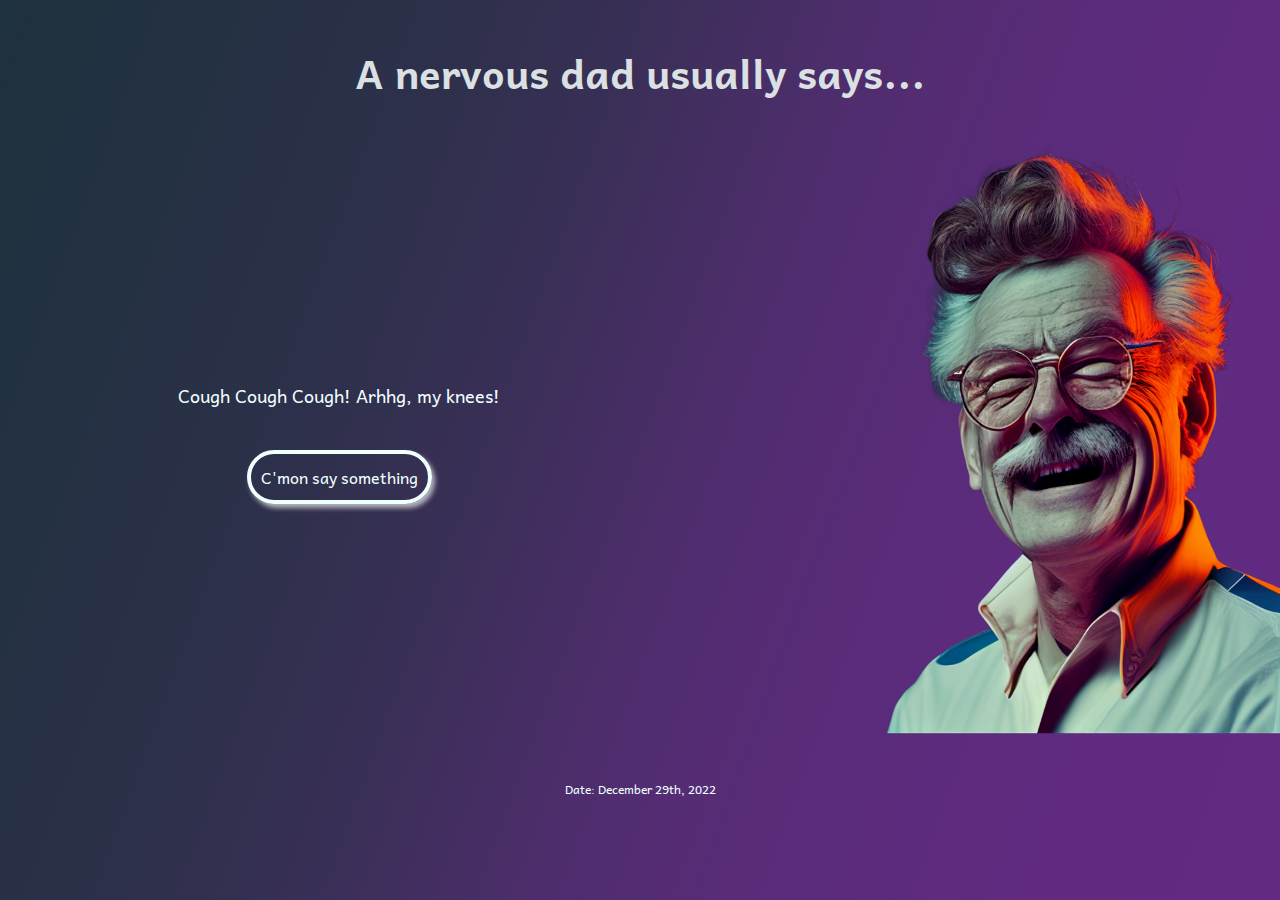
==== dadjokes/dadjokes.html @ 23fe0be5 "Created the frontend for the dad jokes generator" ====
<!DOCTYPE html>
<html lang="en">
<head>
  <meta charset="UTF-8">
  <meta http-equiv="X-UA-Compatible" content="IE=edge">
  <meta name="viewport" content="width=device-width, initial-scale=1.0">
  
  <!-- Stylesheet -->
  <link rel="stylesheet" href="./css/styles.css">

  <!-- Fonts -->
  <link rel="preconnect" href="https://fonts.googleapis.com">
  <link rel="preconnect" href="https://fonts.gstatic.com" crossorigin>
  <link href="https://fonts.googleapis.com/css2?family=Andika&display=swap" rel="stylesheet">
  <style> @import url('https://fonts.googleapis.com/css2?family=Andika&display=swap'); </style>

  <title>Dad Jokes Generator</title>

</head>


<body>

  <h1>A nervous dad usually says...</h1>

  <div class="container">

    <div class="quote">

      <p  id="quote">Cough Cough Cough! Arhhg, my knees!</p>
      <button class="btn" id="btn">C'mon say something</button>
    </div>


    <img src="./img/dad.png" alt="Picture or an stereotypical dad laughing at his own jokes.">
  </div>
  
  
  <footer>
    <p>Date: December 29th, 2022</p>
  </footer>
</body>
</html>
---- dadjokes/css/styles.css ----
:root{
  --primary-color: rgb(219, 224, 226);
  --secondary-color: azure;
  --header-size: 4rem;
  --font-size: 1.8rem;
  --font-size-footer: 1.2rem;
  --width: 100vw;
  --height-navs: 7vh;
  --font-general: 'Andika', sans-serif;
}

* {
	box-sizing: border-box;
	margin: 0;
	padding: 0;
}

html{
  font-family: var(--font-general);
  font-size: 62.5%;
}

body {
  font-size: 1.6rem;
  height: 100vh;
  /* display: flex;
  flex-direction: column;
  min-height: 100vh; */
}

body {
  background:
  linear-gradient(
    110deg,
    hsl(204.38, 34.78%, 18.04%) 0%,
    hsl(213.49, 30.52%, 19.82%) 12.1%,
    hsl(224.54, 26.92%, 21.85%) 21.8%,
    hsl(236.73, 24.07%, 24%) 29.5%,
    hsl(248.1, 26.17%, 25.31%) 35.6%,
    hsl(256.05, 29.7%, 26.32%) 40.4%,
    hsl(261.7, 33%, 27.32%) 44.3%,
    hsl(265.83, 36.05%, 28.3%) 47.6%,
    hsl(268.92, 38.85%, 29.24%) 50.9%,
    hsl(271.3, 41.39%, 30.13%) 54.3%,
    hsl(273.14, 43.69%, 30.97%) 58.3%,
    hsl(274.6, 45.75%, 31.75%) 63.3%,
    hsl(275.76, 47.58%, 32.45%) 69.5%,
    hsl(276.69, 49.19%, 33.09%) 77.5%,
    hsl(277.42, 50.57%, 33.64%) 87.5%,
    hsl(278, 51.72%, 34.12%) 100%
  );
};

h1{
  color: var(--primary-color);
}

h1 {
  padding-top: var(--header-size);
  min-height: var(--height-navs);
  color: var(--primary-color);
  font-size: var(--header-size);
  text-align: center;
}

p {
  font-size: 2rem;
  text-align: center;
  color: var(--secondary-color);
}

.container{
  display: flex;
  flex-wrap: wrap;
  justify-content: center;
  margin:auto;
  margin-top: 3vh;
  /* max-width: 1024px; */
}

.quote{
  min-width: 250px;
  max-width: 47%;
  height: auto;
  margin: auto;
  padding: 1rem;
  text-align: center;
}

.quote p{
  font-size: var(--font-size);
  margin: 2rem auto 2rem auto;
}

img {
  min-width: 250px;
  max-width: 47%;
  height: auto;
}


button {
  padding: 1rem;
  margin-top: 2rem;
  /* height: var(--height-navs); */
  box-shadow: 3px 4px 5px 0px #e7e7e7b9;
  background-color:transparent;
  border-radius:42px;
  border:4px solid var(--secondary-color);
  color: var(--secondary-color);
  cursor:pointer;
  font:var(--font-general);
  }

  button:hover {
    text-decoration: underline ;
  }

  button:active {
    position:relative;
    top:2px;
  }

footer{
  margin-bottom: 1vh;
  width: var(--width);
  height: auto;
  padding-top: 5vh;
  /* font-size: var(--font-size-footer); */
}
footer p{
  font-size: var(--font-size-footer);
}
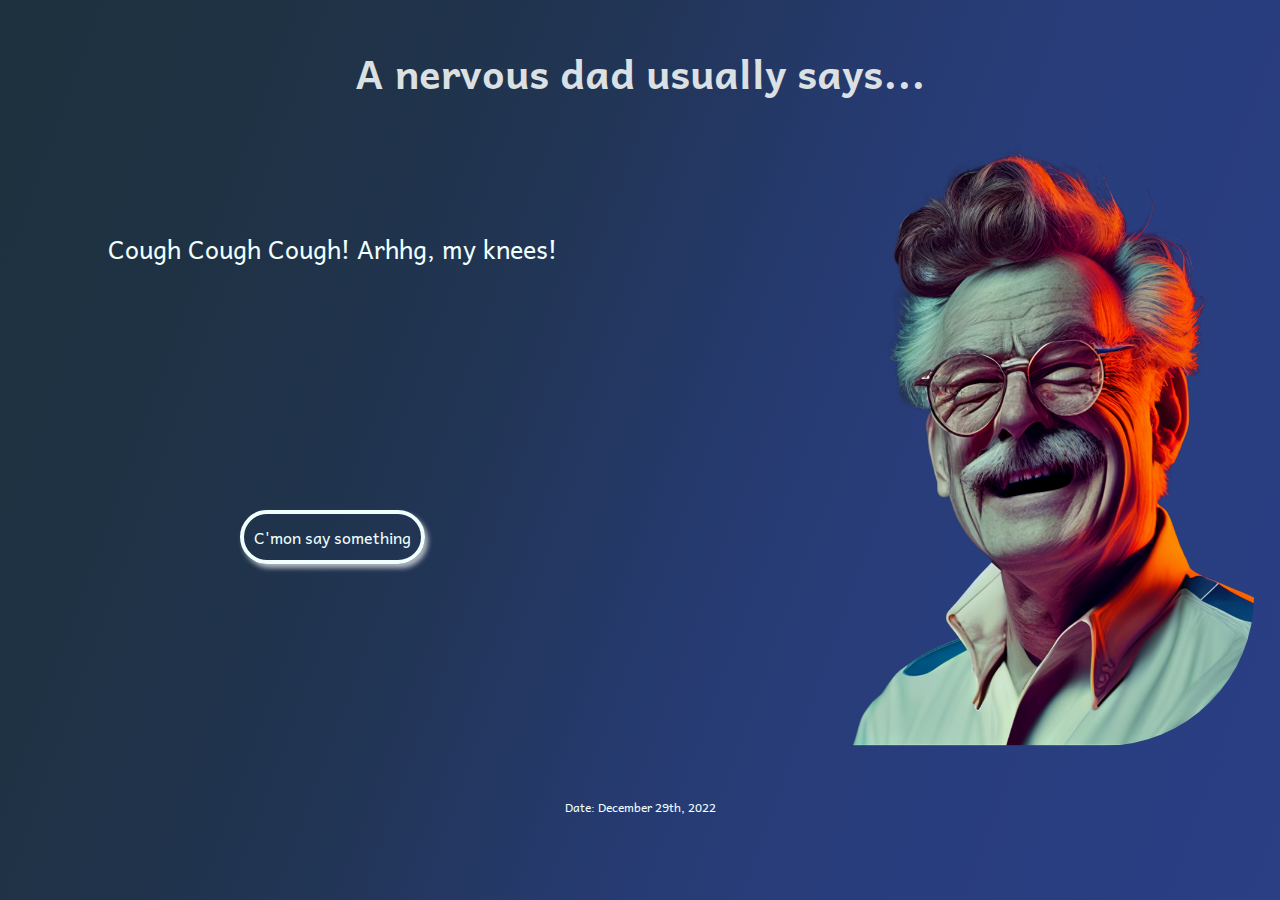
==== commit cbe5fe19: "Added logic for the dad jokes generator" ====
--- a/dadjokes/dadjokes.html
+++ b/dadjokes/dadjokes.html
@@ -25,19 +25,28 @@
 
   <div class="container">
 
-    <div class="quote">
+    <div class="quote__container">
 
-      <p  id="quote">Cough Cough Cough! Arhhg, my knees!</p>
-      <button class="btn" id="btn">C'mon say something</button>
+      <div class="container__paragraph">
+        <p  id="quote">Cough Cough Cough! Arhhg, my knees!</p>
+      </div>
+
+      <div class="container__button">
+        <button id="btn">C'mon say something</button>
+      </div>
     </div>
 
+    <div class="container__img">
+      <img src="./img/dad.png" alt="Picture of an stereotypical dad laughing at his own jokes.">
+    </div>
 
-    <img src="./img/dad.png" alt="Picture or an stereotypical dad laughing at his own jokes.">
   </div>
   
   
   <footer>
     <p>Date: December 29th, 2022</p>
   </footer>
+
+  <script src="./script.js"></script>
 </body>
 </html>--- a/dadjokes/css/styles.css
+++ b/dadjokes/css/styles.css
@@ -2,11 +2,11 @@
   --primary-color: rgb(219, 224, 226);
   --secondary-color: azure;
   --header-size: 4rem;
-  --font-size: 1.8rem;
+  --font-general-size: 2.5rem;
   --font-size-footer: 1.2rem;
-  --width: 100vw;
+  /* --width: 100vw; */
   --height-navs: 7vh;
-  --font-general: 'Andika', sans-serif;
+  --font-style: 'Andika', sans-serif;
 }
 
 * {
@@ -16,7 +16,7 @@
 }
 
 html{
-  font-family: var(--font-general);
+  font-family: var(--font-style);
   font-size: 62.5%;
 }
 
@@ -31,24 +31,24 @@
 body {
   background:
   linear-gradient(
-    110deg,
-    hsl(204.38, 34.78%, 18.04%) 0%,
-    hsl(213.49, 30.52%, 19.82%) 12.1%,
-    hsl(224.54, 26.92%, 21.85%) 21.8%,
-    hsl(236.73, 24.07%, 24%) 29.5%,
-    hsl(248.1, 26.17%, 25.31%) 35.6%,
-    hsl(256.05, 29.7%, 26.32%) 40.4%,
-    hsl(261.7, 33%, 27.32%) 44.3%,
-    hsl(265.83, 36.05%, 28.3%) 47.6%,
-    hsl(268.92, 38.85%, 29.24%) 50.9%,
-    hsl(271.3, 41.39%, 30.13%) 54.3%,
-    hsl(273.14, 43.69%, 30.97%) 58.3%,
-    hsl(274.6, 45.75%, 31.75%) 63.3%,
-    hsl(275.76, 47.58%, 32.45%) 69.5%,
-    hsl(276.69, 49.19%, 33.09%) 77.5%,
-    hsl(277.42, 50.57%, 33.64%) 87.5%,
-    hsl(278, 51.72%, 34.12%) 100%
-  );
+        110deg,
+        hsl(204.38, 34.78%, 18.04%) 0%,
+        hsl(207.73, 36.72%, 18.92%) 12.1%,
+        hsl(210.93, 38.77%, 19.98%) 21.8%,
+        hsl(213.73, 40.74%, 21.16%) 29.5%,
+        hsl(216.1, 42.54%, 22.4%) 35.6%,
+        hsl(218.07, 44.15%, 23.68%) 40.4%,
+        hsl(219.69, 45.55%, 24.96%) 44.3%,
+        hsl(221.02, 46.76%, 26.23%) 47.6%,
+        hsl(222.12, 47.79%, 27.47%) 50.9%,
+        hsl(223.03, 48.68%, 28.66%) 54.3%,
+        hsl(223.79, 49.43%, 29.78%) 58.3%,
+        hsl(224.42, 50.07%, 30.83%) 63.3%,
+        hsl(224.94, 50.61%, 31.8%) 69.5%,
+        hsl(225.37, 51.06%, 32.68%) 77.5%,
+        hsl(225.72, 51.43%, 33.45%) 87.5%,
+        hsl(226, 51.72%, 34.12%) 100%
+      );
 };
 
 h1{
@@ -64,7 +64,7 @@
 }
 
 p {
-  font-size: 2rem;
+  font-size: var(--font-general-size);
   text-align: center;
   color: var(--secondary-color);
 }
@@ -75,34 +75,60 @@
   justify-content: center;
   margin:auto;
   margin-top: 3vh;
-  /* max-width: 1024px; */
 }
 
-.quote{
-  min-width: 250px;
-  max-width: 47%;
-  height: auto;
-  margin: auto;
-  padding: 1rem;
+.quote__container{
+  min-width: 350px;
+  max-width: 48%;
+  min-height: 40vh;
+
+  display: flex;
+  flex-wrap: wrap;
+  justify-content: center;
+  /* margin:auto; */
+
+  /* text-align: center; */
+}
+
+.container__paragraph {
+  align-self: center;
+  min-height: 25vh;
+  max-height: 25vh;
+}
+
+.container__paragraph p{
+  font-size: var(--font-general-size);
+  margin: 2rem auto 2rem auto;
+}
+
+.container__button {
+  /* align-self: flex-end; */
+  min-height: 10vh;
+  max-height: auto;
+}
+
+.container__img {
+  min-width: 350px;
+  max-width: 48%;
+  min-height: 50vh;
   text-align: center;
 }
 
-.quote p{
-  font-size: var(--font-size);
-  margin: 2rem auto 2rem auto;
-}
 
 img {
-  min-width: 250px;
-  max-width: 47%;
+  /* min-width: 25%; */
+  max-width: 100%;
   height: auto;
+  /* position: relative; */
+  /* object-fit: contain; */
+  /* right: 50px; */
+  border-radius: 0 0rem 15rem ;
 }
 
 
 button {
   padding: 1rem;
-  margin-top: 2rem;
-  /* height: var(--height-navs); */
+  font-size: 60px;
   box-shadow: 3px 4px 5px 0px #e7e7e7b9;
   background-color:transparent;
   border-radius:42px;
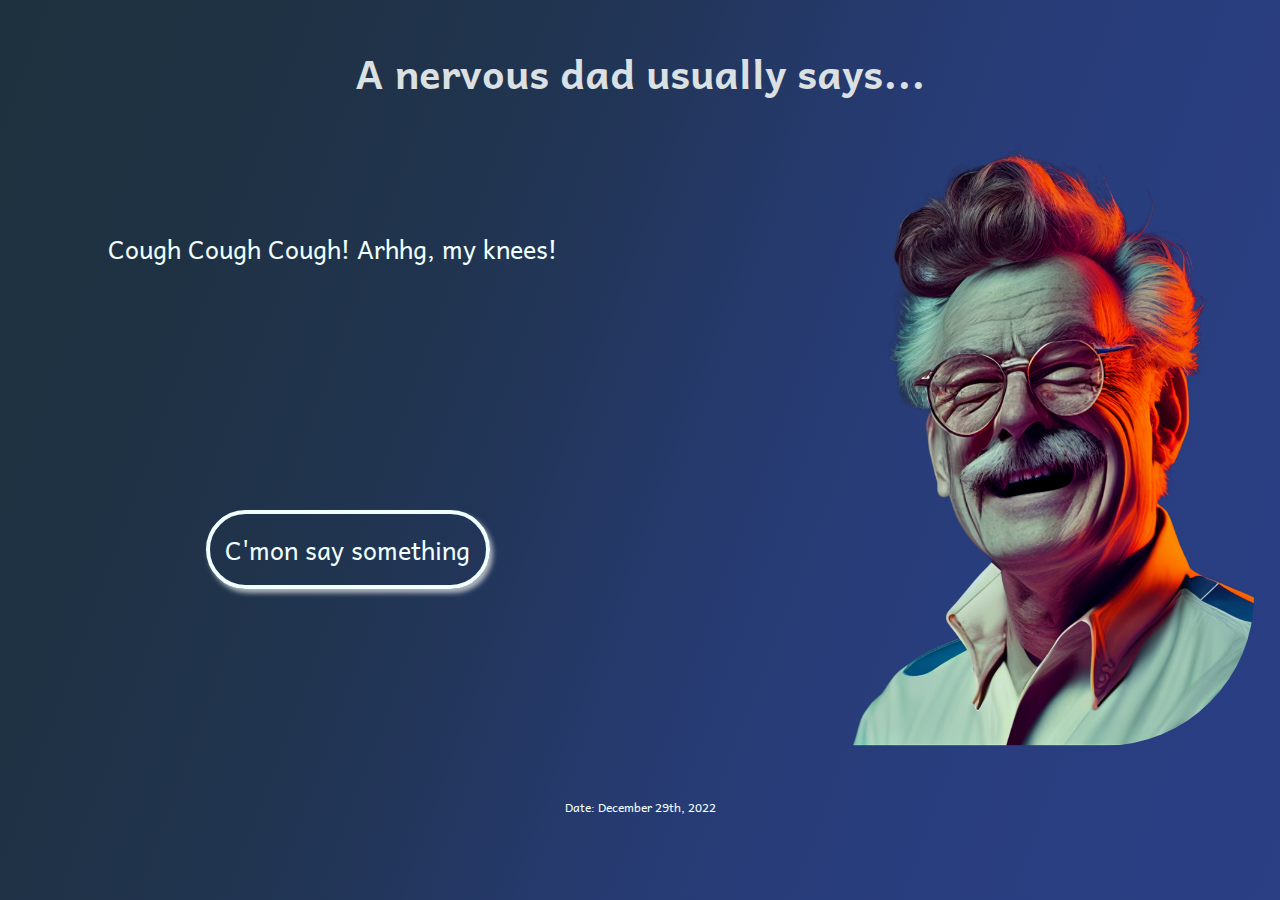
==== commit 5b9aa1e6: "Fixed button letters, and chenged button color effect on hover" ====
--- a/dadjokes/dadjokes.html
+++ b/dadjokes/dadjokes.html
@@ -12,7 +12,7 @@
   <link rel="preconnect" href="https://fonts.googleapis.com">
   <link rel="preconnect" href="https://fonts.gstatic.com" crossorigin>
   <link href="https://fonts.googleapis.com/css2?family=Andika&display=swap" rel="stylesheet">
-  <style> @import url('https://fonts.googleapis.com/css2?family=Andika&display=swap'); </style>
+
 
   <title>Dad Jokes Generator</title>
 
--- a/dadjokes/css/styles.css
+++ b/dadjokes/css/styles.css
@@ -4,7 +4,6 @@
   --header-size: 4rem;
   --font-general-size: 2.5rem;
   --font-size-footer: 1.2rem;
-  /* --width: 100vw; */
   --height-navs: 7vh;
   --font-style: 'Andika', sans-serif;
 }
@@ -23,9 +22,6 @@
 body {
   font-size: 1.6rem;
   height: 100vh;
-  /* display: flex;
-  flex-direction: column;
-  min-height: 100vh; */
 }
 
 body {
@@ -53,6 +49,7 @@
 
 h1{
   color: var(--primary-color);
+  padding: 3%;
 }
 
 h1 {
@@ -85,9 +82,6 @@
   display: flex;
   flex-wrap: wrap;
   justify-content: center;
-  /* margin:auto; */
-
-  /* text-align: center; */
 }
 
 .container__paragraph {
@@ -102,10 +96,11 @@
 }
 
 .container__button {
-  /* align-self: flex-end; */
   min-height: 10vh;
   max-height: auto;
+  font-size: var(--font-general-size);
 }
+
 
 .container__img {
   min-width: 350px;
@@ -116,19 +111,15 @@
 
 
 img {
-  /* min-width: 25%; */
   max-width: 100%;
   height: auto;
-  /* position: relative; */
-  /* object-fit: contain; */
-  /* right: 50px; */
   border-radius: 0 0rem 15rem ;
 }
 
 
 button {
-  padding: 1rem;
-  font-size: 60px;
+  padding: 6%;
+  width: max-content;
   box-shadow: 3px 4px 5px 0px #e7e7e7b9;
   background-color:transparent;
   border-radius:42px;
@@ -139,7 +130,8 @@
   }
 
   button:hover {
-    text-decoration: underline ;
+    border:4px solid #6ff976b9;
+    color: #6ff976b9;
   }
 
   button:active {
@@ -152,8 +144,8 @@
   width: var(--width);
   height: auto;
   padding-top: 5vh;
-  /* font-size: var(--font-size-footer); */
 }
+
 footer p{
   font-size: var(--font-size-footer);
 }
